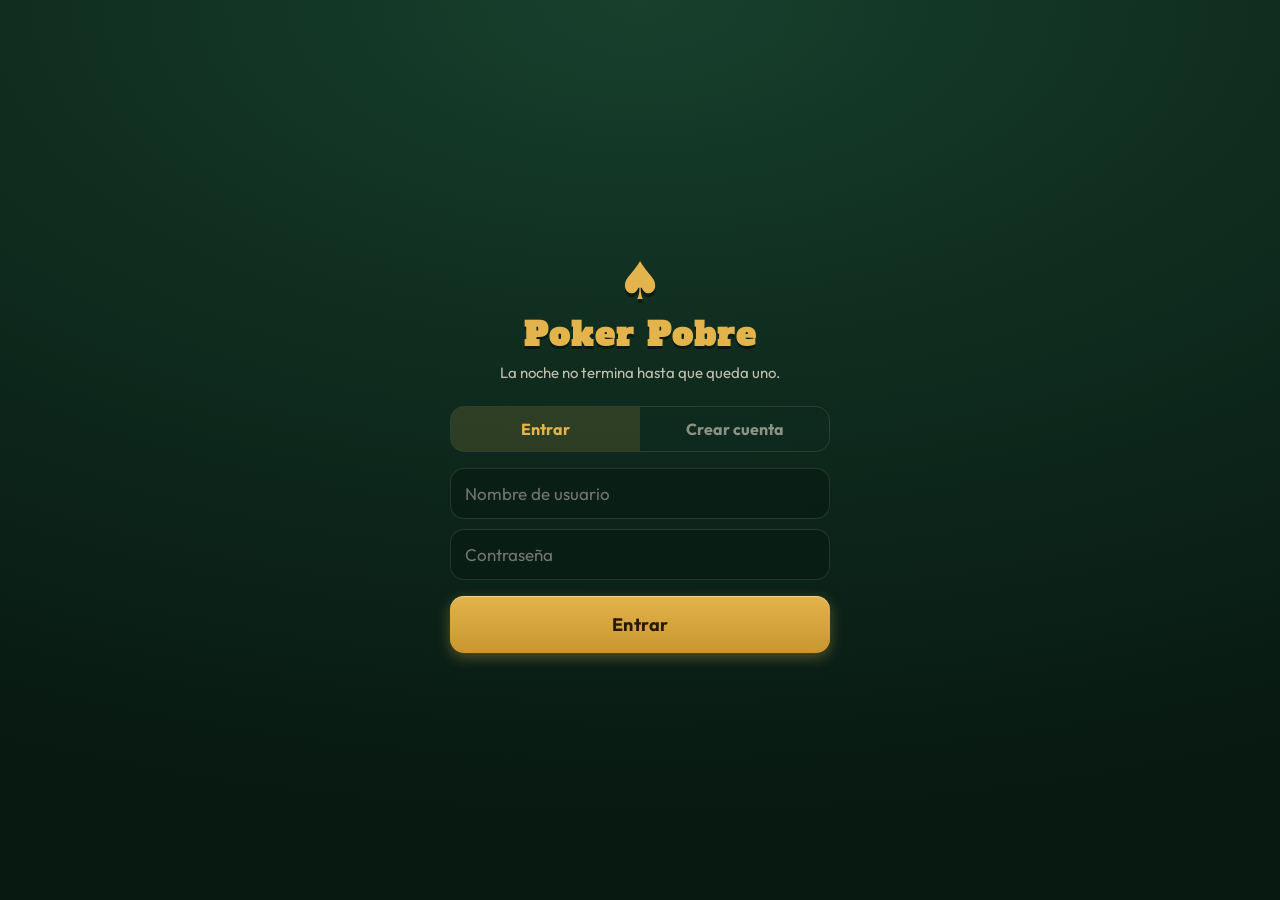
==== static/index.html @ 63b31e84 "app v1.0" ====
<!DOCTYPE html>
<html lang="es">
<head>
  <meta charset="UTF-8" />
  <meta name="viewport" content="width=device-width, initial-scale=1.0, viewport-fit=cover" />
  <meta name="theme-color" content="#0b1f16" />
  <title>Poker Pobre!</title>
  <link rel="preconnect" href="https://fonts.googleapis.com" />
  <link rel="preconnect" href="https://fonts.gstatic.com" crossorigin />
  <link href="https://fonts.googleapis.com/css2?family=Alfa+Slab+One&family=Outfit:wght@400;500;600;700&display=swap" rel="stylesheet" />
  <link rel="stylesheet" href="/static/css/styles.css" />
  <link rel="icon" href="data:image/svg+xml,<svg xmlns='http://www.w3.org/2000/svg' viewBox='0 0 100 100'><text y='80' font-size='80'>♠️</text></svg>" />
</head>
<body>

  <header class="topbar">
    <div class="brand">
      <span class="brand-suit">♠</span>
      <span class="brand-name">Poker&nbsp;Pobre</span>
    </div>
    <div class="topbar-right">
      <span id="me-chip" class="me-chip hidden"></span>
      <button id="sound-toggle" class="icon-btn" title="Sonido" aria-label="Activar o silenciar sonido">🔊</button>
    </div>
  </header>

  <!-- Pantalla de acceso -->
  <div id="auth" class="auth hidden">
    <div class="auth-card">
      <div class="auth-logo">♠</div>
      <h1 class="auth-title">Poker Pobre</h1>
      <p class="auth-sub">La noche no termina hasta que queda uno.</p>

      <div class="auth-tabs">
        <button id="auth-tab-login" class="auth-tab active">Entrar</button>
        <button id="auth-tab-register" class="auth-tab">Crear cuenta</button>
      </div>

      <div id="auth-emoji-wrap" class="hidden">
        <div class="emoji-picker" id="auth-emojis"></div>
      </div>

      <input type="text" id="auth-user" placeholder="Nombre de usuario" maxlength="24" autocomplete="username" />
      <input type="password" id="auth-pass" placeholder="Contraseña" maxlength="100" autocomplete="current-password" />

      <button class="btn btn-gold" id="auth-submit">Entrar</button>
      <p id="auth-error" class="auth-error hidden"></p>
    </div>
  </div>

  <main id="view" class="view"><!-- render dinámico --></main>

  <nav id="tabbar" class="tabbar" aria-label="Navegación principal">
    <button class="tab" data-tab="home" aria-label="Ranking">
      <span class="tab-icon">🏆</span><span class="tab-label">Ranking</span>
    </button>
    <button class="tab" data-tab="game" aria-label="Partida">
      <span class="tab-icon-wrap"><span class="tab-icon">🃏</span></span><span class="tab-label">Partida</span>
    </button>
    <button class="tab" data-tab="history" aria-label="Historial">
      <span class="tab-icon">📜</span><span class="tab-label">Historial</span>
    </button>
    <button class="tab" data-tab="profile" aria-label="Perfil">
      <span class="tab-icon">👤</span><span class="tab-label">Perfil</span>
    </button>
  </nav>

  <div id="sheet-backdrop" class="sheet-backdrop hidden">
    <div id="sheet" class="sheet" role="dialog" aria-modal="true"></div>
  </div>

  <div id="celebration" class="celebration hidden">
    <canvas id="confetti-canvas"></canvas>
    <div class="celebration-content">
      <div class="celebration-crown">👑</div>
      <div id="celebration-emoji" class="celebration-emoji"></div>
      <div class="celebration-title">¡CAMPEÓN!</div>
      <div id="celebration-name" class="celebration-name"></div>
      <button id="celebration-close" class="btn btn-gold">Ver resultados</button>
    </div>
  </div>

  <div id="toast" class="toast hidden"></div>

  <script src="/static/js/app.js"></script>
</body>
</html>
---- static/css/styles.css ----
/* ============================================================
   MESA FINAL — tema fieltro de póquer
   Mobile-first: todo se diseña para ~390px y escala hacia arriba
   ============================================================ */

:root {
  --felt-dark: #081912;
  --felt: #0f2c1f;
  --felt-light: #17402d;
  --line: rgba(243, 235, 216, 0.12);
  --cream: #f3ebd8;
  --cream-dim: rgba(243, 235, 216, 0.62);
  --cream-faint: rgba(243, 235, 216, 0.35);
  --gold: #e3b34c;
  --gold-deep: #c9962e;
  --red: #d6493e;
  --red-deep: #a83228;
  --chip-blue: #3d6ea5;
  --display: "Alfa Slab One", serif;
  --body: "Outfit", system-ui, sans-serif;
  --radius: 16px;
  --tabbar-h: 64px;
}

* { box-sizing: border-box; margin: 0; padding: 0; }

html { -webkit-text-size-adjust: 100%; }

body {
  font-family: var(--body);
  color: var(--cream);
  background:
    radial-gradient(120% 90% at 50% 0%, var(--felt-light) 0%, var(--felt) 45%, var(--felt-dark) 100%);
  background-attachment: fixed;
  min-height: 100dvh;
  overscroll-behavior-y: none;
}

/* trama sutil de palos de cartas sobre el fieltro */
body::before {
  content: "";
  position: fixed;
  inset: 0;
  pointer-events: none;
  opacity: 0.05;
  background-image: url("data:image/svg+xml,%3Csvg xmlns='http://www.w3.org/2000/svg' width='120' height='120'%3E%3Ctext x='10' y='30' font-size='22' fill='%23f3ebd8'%3E%E2%99%A0%3C/text%3E%3Ctext x='70' y='90' font-size='22' fill='%23f3ebd8'%3E%E2%99%A6%3C/text%3E%3C/svg%3E");
}

button { font-family: inherit; color: inherit; border: none; background: none; cursor: pointer; }
input, select { font-family: inherit; }

/* ---------- Barra superior ---------- */

.topbar {
  position: sticky;
  top: 0;
  z-index: 20;
  display: flex;
  align-items: center;
  justify-content: space-between;
  padding: calc(10px + env(safe-area-inset-top)) 16px 10px;
  background: linear-gradient(to bottom, rgba(8, 25, 18, 0.95), rgba(8, 25, 18, 0.75));
  backdrop-filter: blur(8px);
  border-bottom: 1px solid var(--line);
}

.brand {
  display: flex;
  align-items: baseline;
  gap: 8px;
  font-family: var(--display);
  font-size: 20px;
  letter-spacing: 1px;
  color: var(--gold);
  text-shadow: 0 2px 0 rgba(0, 0, 0, 0.4);
}

.brand-suit { font-size: 24px; color: var(--cream); }

.icon-btn {
  font-size: 20px;
  width: 40px;
  height: 40px;
  border-radius: 50%;
  display: grid;
  place-items: center;
  transition: transform 0.15s;
}
.icon-btn:active { transform: scale(0.85); }

/* ---------- Vista principal ---------- */

.view {
  max-width: 520px;
  margin: 0 auto;
  padding: 16px 16px calc(var(--tabbar-h) + env(safe-area-inset-bottom) + 24px);
  animation: view-in 0.25s ease;
}

@keyframes view-in {
  from { opacity: 0; transform: translateY(8px); }
  to { opacity: 1; transform: none; }
}

.section-title {
  font-family: var(--display);
  font-size: 15px;
  letter-spacing: 2px;
  text-transform: uppercase;
  color: var(--cream-dim);
  margin: 22px 0 12px;
  display: flex;
  align-items: center;
  gap: 10px;
}
.section-title::after {
  content: "";
  flex: 1;
  height: 1px;
  background: var(--line);
}

/* ---------- Tarjetas ---------- */

.card {
  background: rgba(243, 235, 216, 0.05);
  border: 1px solid var(--line);
  border-radius: var(--radius);
  padding: 14px;
  margin-bottom: 10px;
}

/* ---------- Botones ---------- */

.btn {
  display: block;
  width: 100%;
  padding: 15px;
  border-radius: 14px;
  font-size: 16px;
  font-weight: 700;
  letter-spacing: 0.5px;
  text-align: center;
  transition: transform 0.12s, filter 0.12s;
  -webkit-tap-highlight-color: transparent;
}
.btn:active { transform: scale(0.97); }
.btn:disabled { opacity: 0.4; pointer-events: none; }

.btn-gold {
  background: linear-gradient(180deg, var(--gold), var(--gold-deep));
  color: #241a05;
  box-shadow: 0 4px 14px rgba(227, 179, 76, 0.35), inset 0 1px 0 rgba(255, 255, 255, 0.4);
}

.btn-ghost {
  border: 1.5px solid var(--line);
  color: var(--cream-dim);
}

.btn-danger {
  background: linear-gradient(180deg, var(--red), var(--red-deep));
  color: #fff;
}

.btn-row { display: flex; gap: 10px; }
.btn-row .btn { flex: 1; }

/* ---------- Ranking (Inicio) ---------- */

.hero-count {
  text-align: center;
  padding: 8px 0 4px;
  color: var(--cream-faint);
  font-size: 13px;
  letter-spacing: 1px;
  text-transform: uppercase;
}
.hero-count b { color: var(--gold); font-size: 15px; }

.active-banner {
  display: flex;
  align-items: center;
  gap: 12px;
  background: linear-gradient(120deg, rgba(227, 179, 76, 0.18), rgba(227, 179, 76, 0.06));
  border: 1px solid rgba(227, 179, 76, 0.45);
  border-radius: var(--radius);
  padding: 14px;
  margin-bottom: 16px;
  animation: pulse-border 2s infinite;
}
@keyframes pulse-border {
  0%, 100% { box-shadow: 0 0 0 0 rgba(227, 179, 76, 0.25); }
  50% { box-shadow: 0 0 0 6px rgba(227, 179, 76, 0); }
}
.active-banner .dot {
  width: 10px; height: 10px; border-radius: 50%;
  background: var(--gold);
  animation: blink 1.2s infinite;
  flex-shrink: 0;
}
@keyframes blink { 50% { opacity: 0.3; } }
.active-banner .info { flex: 1; }
.active-banner .info b { display: block; font-size: 15px; }
.active-banner .info span { font-size: 12.5px; color: var(--cream-dim); }
.active-banner .go { color: var(--gold); font-weight: 700; font-size: 14px; }

.podium {
  display: grid;
  grid-template-columns: 1fr 1fr 1fr;
  gap: 10px;
  align-items: end;
  margin-bottom: 8px;
}
.podium-slot {
  text-align: center;
  border-radius: var(--radius);
  padding: 14px 6px 10px;
  border: 1px solid var(--line);
  background: rgba(243, 235, 216, 0.04);
}
.podium-slot .p-emoji { font-size: 34px; display: block; }
.podium-slot .p-name {
  font-weight: 700; font-size: 13px;
  overflow: hidden; text-overflow: ellipsis; white-space: nowrap;
  margin-top: 4px;
}
.podium-slot .p-wins { font-size: 11.5px; color: var(--cream-dim); }
.podium-slot .p-medal { font-size: 18px; }
.podium-1 {
  order: 2;
  border-color: rgba(227, 179, 76, 0.6);
  background: linear-gradient(180deg, rgba(227, 179, 76, 0.16), rgba(227, 179, 76, 0.04));
  padding-top: 20px;
  padding-bottom: 18px;
}
.podium-1 .p-emoji { font-size: 44px; }
.podium-2 { order: 1; }
.podium-3 { order: 3; }

.rank-row {
  display: flex;
  align-items: center;
  gap: 12px;
  padding: 12px 14px;
  border-bottom: 1px solid var(--line);
}
.rank-row:last-child { border-bottom: none; }
.rank-pos {
  font-family: var(--display);
  font-size: 15px;
  color: var(--cream-faint);
  width: 26px;
  text-align: center;
  flex-shrink: 0;
}
.rank-emoji { font-size: 26px; flex-shrink: 0; }
.rank-name { flex: 1; font-weight: 600; min-width: 0; overflow: hidden; text-overflow: ellipsis; white-space: nowrap; }
.rank-streak { font-size: 12px; color: var(--gold); }
.rank-stats { text-align: right; flex-shrink: 0; }
.rank-wins { font-family: var(--display); font-size: 17px; color: var(--gold); }
.rank-sub { font-size: 11px; color: var(--cream-faint); }

/* ---------- Jugadores ---------- */

.add-player-form { display: flex; gap: 8px; margin-bottom: 6px; }
.add-player-form input[type="text"] {
  flex: 1;
  min-width: 0;
  background: rgba(8, 25, 18, 0.6);
  border: 1.5px solid var(--line);
  border-radius: 14px;
  padding: 13px 14px;
  color: var(--cream);
  font-size: 16px;
}
.add-player-form input:focus { outline: none; border-color: var(--gold); }
.add-player-form .btn { width: auto; padding: 13px 18px; }

.emoji-picker {
  display: flex;
  gap: 6px;
  overflow-x: auto;
  padding: 4px 0 10px;
  scrollbar-width: none;
}
.emoji-picker::-webkit-scrollbar { display: none; }
.emoji-option {
  font-size: 24px;
  width: 44px;
  height: 44px;
  flex-shrink: 0;
  border-radius: 12px;
  border: 1.5px solid transparent;
  display: grid;
  place-items: center;
  transition: transform 0.12s;
}
.emoji-option:active { transform: scale(0.85); }
.emoji-option.selected {
  border-color: var(--gold);
  background: rgba(227, 179, 76, 0.14);
}

.player-row {
  display: flex;
  align-items: center;
  gap: 12px;
  padding: 12px 14px;
  border-bottom: 1px solid var(--line);
}
.player-row:last-child { border-bottom: none; }
.player-row .p-emoji { font-size: 28px; }
.player-row .p-name { flex: 1; font-weight: 600; }
.player-row .p-del { font-size: 17px; opacity: 0.5; padding: 8px; }

/* ---------- Nueva partida ---------- */

.type-card {
  display: flex;
  align-items: center;
  gap: 12px;
  padding: 14px;
  border: 1.5px solid var(--line);
  border-radius: var(--radius);
  margin-bottom: 10px;
  transition: border-color 0.15s, background 0.15s;
  width: 100%;
  text-align: left;
}
.type-card.selected {
  border-color: var(--gold);
  background: rgba(227, 179, 76, 0.1);
}
.type-card.locked { opacity: 0.45; }
.type-card .t-icon { font-size: 28px; }
.type-card .t-info { flex: 1; }
.type-card .t-label { font-weight: 700; font-size: 15px; }
.type-card .t-desc { font-size: 12.5px; color: var(--cream-dim); margin-top: 2px; }
.type-card .t-soon {
  font-size: 10px;
  letter-spacing: 1px;
  text-transform: uppercase;
  color: var(--gold);
  border: 1px solid rgba(227, 179, 76, 0.5);
  border-radius: 20px;
  padding: 3px 8px;
  flex-shrink: 0;
}

.pick-grid {
  display: grid;
  grid-template-columns: repeat(auto-fill, minmax(96px, 1fr));
  gap: 10px;
}
.pick-chip {
  border: 1.5px solid var(--line);
  border-radius: var(--radius);
  padding: 12px 6px;
  text-align: center;
  transition: transform 0.12s, border-color 0.15s, background 0.15s;
}
.pick-chip:active { transform: scale(0.94); }
.pick-chip .c-emoji { font-size: 30px; display: block; }
.pick-chip .c-name {
  font-size: 12.5px; font-weight: 600; margin-top: 4px;
  overflow: hidden; text-overflow: ellipsis; white-space: nowrap;
}
.pick-chip.selected {
  border-color: var(--gold);
  background: rgba(227, 179, 76, 0.14);
  box-shadow: 0 0 12px rgba(227, 179, 76, 0.25);
}

.start-fixed {
  position: sticky;
  bottom: calc(var(--tabbar-h) + env(safe-area-inset-bottom) + 8px);
  margin-top: 16px;
  z-index: 10;
}

/* ---------- Partida en vivo ---------- */

.live-header { text-align: center; margin-bottom: 14px; }
.live-header .lh-label {
  font-size: 11px;
  letter-spacing: 3px;
  text-transform: uppercase;
  color: var(--gold);
}
.live-header .lh-count {
  font-family: var(--display);
  font-size: 42px;
  line-height: 1.1;
  text-shadow: 0 3px 0 rgba(0, 0, 0, 0.4);
}
.live-header .lh-sub { font-size: 13px; color: var(--cream-dim); }

.live-grid {
  display: grid;
  grid-template-columns: repeat(auto-fill, minmax(104px, 1fr));
  gap: 12px;
  margin-bottom: 18px;
}

/* la ficha de póquer de cada jugador vivo */
.chip {
  position: relative;
  aspect-ratio: 1;
  border-radius: 50%;
  display: flex;
  flex-direction: column;
  align-items: center;
  justify-content: center;
  gap: 2px;
  background:
    radial-gradient(circle at 50% 38%, var(--felt-light), var(--felt-dark) 78%);
  border: 5px solid var(--gold);
  box-shadow: 0 6px 14px rgba(0, 0, 0, 0.45), inset 0 0 0 3px rgba(8, 25, 18, 0.9), inset 0 0 0 5px rgba(227, 179, 76, 0.35);
  transition: transform 0.15s;
  -webkit-tap-highlight-color: transparent;
}
/* muescas de ficha de casino */
.chip::before {
  content: "";
  position: absolute;
  inset: -5px;
  border-radius: 50%;
  background:
    repeating-conic-gradient(from 0deg, transparent 0deg 24deg, rgba(243, 235, 216, 0.9) 24deg 36deg);
  -webkit-mask: radial-gradient(circle, transparent 62%, #000 63%, #000 100%);
  mask: radial-gradient(circle, transparent 62%, #000 63%, #000 100%);
  pointer-events: none;
}
.chip:active { transform: scale(0.92); }
.chip .ch-emoji { font-size: 30px; }
.chip .ch-name {
  font-size: 11.5px;
  font-weight: 700;
  max-width: 84%;
  overflow: hidden; text-overflow: ellipsis; white-space: nowrap;
}

.chip.busting { animation: bust 0.55s ease forwards; }
@keyframes bust {
  0% { transform: scale(1) rotate(0); filter: none; }
  30% { transform: scale(1.08) rotate(-6deg); }
  100% { transform: scale(0.3) rotate(25deg) translateY(40px); opacity: 0; filter: grayscale(1); }
}

.out-list { margin-bottom: 10px; }
.out-row {
  display: flex;
  align-items: center;
  gap: 10px;
  padding: 9px 14px;
  border-bottom: 1px solid var(--line);
  color: var(--cream-dim);
  animation: out-in 0.3s ease;
}
.out-row:last-child { border-bottom: none; }
@keyframes out-in {
  from { opacity: 0; transform: translateX(-10px); }
  to { opacity: 1; transform: none; }
}
.out-row .o-pos {
  font-family: var(--display);
  font-size: 13px;
  color: var(--red);
  width: 30px;
  flex-shrink: 0;
}
.out-row .o-emoji { font-size: 20px; filter: grayscale(0.7); }
.out-row .o-name { flex: 1; text-decoration: line-through; text-decoration-color: rgba(214, 73, 62, 0.6); }
.out-row .o-x { color: var(--red); font-weight: 700; }

/* ---------- Resultado de partida ---------- */

.result-winner {
  text-align: center;
  padding: 24px 14px;
  border: 1px solid rgba(227, 179, 76, 0.5);
  border-radius: var(--radius);
  background:
    radial-gradient(80% 100% at 50% 0%, rgba(227, 179, 76, 0.22), transparent 70%);
  margin-bottom: 14px;
}
.result-winner .rw-crown { font-size: 30px; }
.result-winner .rw-emoji { font-size: 58px; display: block; margin: 4px 0; }
.result-winner .rw-name {
  font-family: var(--display);
  font-size: 26px;
  color: var(--gold);
  text-shadow: 0 2px 0 rgba(0, 0, 0, 0.5);
}
.result-winner .rw-sub {
  font-size: 12px;
  letter-spacing: 2px;
  text-transform: uppercase;
  color: var(--cream-dim);
}

.pos-row {
  display: flex;
  align-items: center;
  gap: 12px;
  padding: 10px 14px;
  border-bottom: 1px solid var(--line);
}
.pos-row:last-child { border-bottom: none; }
.pos-row .ps-pos { font-family: var(--display); font-size: 14px; width: 32px; color: var(--cream-faint); }
.pos-row .ps-emoji { font-size: 22px; }
.pos-row .ps-name { flex: 1; font-weight: 600; }
.pos-row.top1 .ps-pos, .pos-row.top1 .ps-name { color: var(--gold); }

/* ---------- Historial ---------- */

.hist-card { padding: 0; overflow: hidden; }
.hist-head {
  display: flex;
  align-items: center;
  gap: 10px;
  padding: 12px 14px;
  background: rgba(8, 25, 18, 0.4);
}
.hist-head .h-date { font-size: 12px; color: var(--cream-faint); flex: 1; }
.hist-head .h-type {
  font-size: 10px;
  letter-spacing: 1px;
  text-transform: uppercase;
  color: var(--cream-dim);
  border: 1px solid var(--line);
  border-radius: 20px;
  padding: 3px 8px;
}
.hist-head .h-del { opacity: 0.4; font-size: 15px; padding: 4px 6px; }
.hist-winner {
  display: flex;
  align-items: center;
  gap: 10px;
  padding: 12px 14px 6px;
}
.hist-winner .hw-emoji { font-size: 30px; }
.hist-winner .hw-name { font-weight: 700; font-size: 16px; color: var(--gold); }
.hist-winner .hw-label { font-size: 11px; color: var(--cream-faint); display: block; letter-spacing: 1px; text-transform: uppercase; }
.hist-others {
  padding: 4px 14px 12px;
  font-size: 12.5px;
  color: var(--cream-dim);
  line-height: 1.7;
}

/* ---------- Estado vacío ---------- */

.empty {
  text-align: center;
  padding: 44px 20px;
  color: var(--cream-dim);
}
.empty .e-icon { font-size: 44px; display: block; margin-bottom: 10px; opacity: 0.7; }
.empty p { font-size: 14px; line-height: 1.5; }

/* ---------- Barra de pestañas ---------- */

.tabbar {
  position: fixed;
  bottom: 0;
  left: 0;
  right: 0;
  z-index: 30;
  display: flex;
  height: calc(var(--tabbar-h) + env(safe-area-inset-bottom));
  padding-bottom: env(safe-area-inset-bottom);
  background: rgba(8, 25, 18, 0.92);
  backdrop-filter: blur(10px);
  border-top: 1px solid var(--line);
}
.tab {
  flex: 1;
  display: flex;
  flex-direction: column;
  align-items: center;
  justify-content: center;
  gap: 3px;
  color: var(--cream-faint);
  transition: color 0.15s, transform 0.1s;
  -webkit-tap-highlight-color: transparent;
}
.tab:active { transform: scale(0.92); }
.tab .tab-icon { font-size: 21px; filter: grayscale(1) opacity(0.65); transition: filter 0.15s; }
.tab .tab-label { font-size: 10.5px; font-weight: 600; letter-spacing: 0.3px; }
.tab.active { color: var(--gold); }
.tab.active .tab-icon { filter: none; }
.tab .tab-badge-wrap { position: relative; }
.tab-badge {
  position: absolute;
  top: -2px; right: -8px;
  width: 8px; height: 8px;
  border-radius: 50%;
  background: var(--gold);
  animation: blink 1.2s infinite;
}

/* ---------- Bottom sheet ---------- */

.sheet-backdrop {
  position: fixed;
  inset: 0;
  z-index: 50;
  background: rgba(0, 0, 0, 0.55);
  display: flex;
  align-items: flex-end;
  animation: fade-in 0.2s ease;
}
@keyframes fade-in { from { opacity: 0; } }

.sheet {
  width: 100%;
  max-width: 520px;
  margin: 0 auto;
  background: var(--felt);
  border: 1px solid var(--line);
  border-bottom: none;
  border-radius: 22px 22px 0 0;
  padding: 20px 18px calc(20px + env(safe-area-inset-bottom));
  animation: sheet-up 0.25s cubic-bezier(0.2, 0.9, 0.3, 1);
}
@keyframes sheet-up {
  from { transform: translateY(100%); }
  to { transform: none; }
}
.sheet h3 { font-size: 17px; margin-bottom: 6px; }
.sheet p { font-size: 14px; color: var(--cream-dim); margin-bottom: 18px; line-height: 1.5; }
.sheet .sheet-emoji { font-size: 44px; text-align: center; display: block; margin-bottom: 8px; }

/* ---------- Celebración ---------- */

.celebration {
  position: fixed;
  inset: 0;
  z-index: 100;
  background:
    radial-gradient(100% 80% at 50% 30%, rgba(227, 179, 76, 0.25), transparent 60%),
    rgba(8, 25, 18, 0.96);
  display: flex;
  align-items: center;
  justify-content: center;
  animation: fade-in 0.4s ease;
}
#confetti-canvas { position: absolute; inset: 0; width: 100%; height: 100%; }
.celebration-content { position: relative; text-align: center; padding: 20px; }
.celebration-crown { font-size: 44px; animation: crown-drop 0.7s cubic-bezier(0.2, 1.4, 0.4, 1); }
@keyframes crown-drop {
  from { transform: translateY(-80px) rotate(-20deg); opacity: 0; }
  to { transform: none; opacity: 1; }
}
.celebration-emoji { font-size: 90px; line-height: 1.2; animation: champ-pop 0.5s 0.2s cubic-bezier(0.2, 1.6, 0.4, 1) backwards; }
@keyframes champ-pop {
  from { transform: scale(0); }
  to { transform: scale(1); }
}
.celebration-title {
  font-family: var(--display);
  font-size: 34px;
  letter-spacing: 3px;
  color: var(--gold);
  text-shadow: 0 3px 0 rgba(0, 0, 0, 0.5), 0 0 30px rgba(227, 179, 76, 0.5);
  animation: title-in 0.4s 0.4s ease backwards;
}
.celebration-name { font-size: 22px; font-weight: 700; margin: 6px 0 26px; animation: title-in 0.4s 0.55s ease backwards; }
@keyframes title-in {
  from { opacity: 0; transform: translateY(12px); }
  to { opacity: 1; transform: none; }
}
.celebration .btn { max-width: 240px; margin: 0 auto; }

/* ---------- Toast ---------- */

.toast {
  position: fixed;
  left: 50%;
  bottom: calc(var(--tabbar-h) + env(safe-area-inset-bottom) + 18px);
  transform: translateX(-50%);
  z-index: 60;
  background: var(--felt-dark);
  border: 1px solid var(--line);
  color: var(--cream);
  border-radius: 30px;
  padding: 11px 20px;
  font-size: 14px;
  max-width: 88vw;
  text-align: center;
  box-shadow: 0 8px 20px rgba(0, 0, 0, 0.5);
  animation: toast-in 0.25s ease;
}
.toast.error { border-color: rgba(214, 73, 62, 0.6); }
@keyframes toast-in {
  from { opacity: 0; transform: translate(-50%, 10px); }
  to { opacity: 1; transform: translate(-50%, 0); }
}

.hidden { display: none !important; }

/* ---------- Accesibilidad ---------- */

.tab:focus-visible, .btn:focus-visible, .chip:focus-visible,
.pick-chip:focus-visible, .icon-btn:focus-visible, .emoji-option:focus-visible {
  outline: 2px solid var(--gold);
  outline-offset: 2px;
}

@media (prefers-reduced-motion: reduce) {
  *, *::before, *::after {
    animation-duration: 0.01ms !important;
    transition-duration: 0.01ms !important;
  }
}

/* pantallas más grandes: contener y centrar */
@media (min-width: 700px) {
  .view { padding-top: 24px; }
}

/* ============================================================
   v2: auth, lobby, cajas, roles
   ============================================================ */

.topbar-right { display: flex; align-items: center; gap: 8px; }
.me-chip {
  display: inline-flex;
  align-items: center;
  gap: 6px;
  font-size: 13px;
  font-weight: 600;
  color: var(--cream-dim);
  border: 1px solid var(--line);
  border-radius: 20px;
  padding: 5px 11px;
  max-width: 150px;
  overflow: hidden;
  text-overflow: ellipsis;
  white-space: nowrap;
}

/* ---------- Acceso ---------- */

.auth {
  position: fixed;
  inset: 0;
  z-index: 80;
  display: flex;
  align-items: center;
  justify-content: center;
  padding: 20px;
  background:
    radial-gradient(120% 90% at 50% 0%, var(--felt-light) 0%, var(--felt) 45%, var(--felt-dark) 100%);
  overflow-y: auto;
}
.auth-card { width: 100%; max-width: 380px; text-align: center; }
.auth-logo {
  font-size: 52px;
  color: var(--gold);
  text-shadow: 0 4px 0 rgba(0,0,0,0.4);
}
.auth-title {
  font-family: var(--display);
  font-size: 32px;
  color: var(--gold);
  letter-spacing: 2px;
  text-shadow: 0 3px 0 rgba(0,0,0,0.4);
}
.auth-sub { font-size: 13px; color: var(--cream-dim); margin: 6px 0 24px; }
.auth-tabs {
  display: flex;
  border: 1.5px solid var(--line);
  border-radius: 14px;
  overflow: hidden;
  margin-bottom: 16px;
}
.auth-tab {
  flex: 1;
  padding: 12px;
  font-size: 14px;
  font-weight: 700;
  color: var(--cream-faint);
  transition: background 0.15s, color 0.15s;
}
.auth-tab.active { background: rgba(227, 179, 76, 0.15); color: var(--gold); }
.auth input {
  width: 100%;
  background: rgba(8, 25, 18, 0.6);
  border: 1.5px solid var(--line);
  border-radius: 14px;
  padding: 14px;
  color: var(--cream);
  font-size: 16px;
  margin-bottom: 10px;
}
.auth input:focus { outline: none; border-color: var(--gold); }
.auth .btn { margin-top: 6px; }
.auth-error { color: var(--red); font-size: 13.5px; margin-top: 12px; }
.auth .emoji-picker { justify-content: flex-start; }

/* ---------- Lobby / partida abierta ---------- */

.lobby-badge {
  display: inline-block;
  font-size: 10.5px;
  letter-spacing: 1.5px;
  text-transform: uppercase;
  color: var(--gold);
  border: 1px solid rgba(227, 179, 76, 0.5);
  border-radius: 20px;
  padding: 4px 10px;
  margin-bottom: 8px;
}
.admin-tag {
  font-size: 9.5px;
  letter-spacing: 1px;
  text-transform: uppercase;
  color: var(--gold);
  border: 1px solid rgba(227, 179, 76, 0.45);
  border-radius: 12px;
  padding: 1px 6px;
  vertical-align: 2px;
}
.you-tag {
  font-size: 9.5px;
  letter-spacing: 1px;
  text-transform: uppercase;
  color: var(--chip-blue);
  border: 1px solid rgba(61, 110, 165, 0.6);
  border-radius: 12px;
  padding: 1px 6px;
  vertical-align: 2px;
}

.pot-bar {
  display: flex;
  justify-content: center;
  gap: 26px;
  padding: 12px;
  border: 1px solid var(--line);
  border-radius: var(--radius);
  background: rgba(8, 25, 18, 0.45);
  margin-bottom: 14px;
}
.pot-item { text-align: center; }
.pot-item .pv { font-family: var(--display); font-size: 20px; color: var(--gold); }
.pot-item .pl { font-size: 10.5px; letter-spacing: 1px; text-transform: uppercase; color: var(--cream-faint); }

/* ---------- Solicitudes pendientes (admin) ---------- */

.pending-card {
  border-color: rgba(227, 179, 76, 0.5);
  background: linear-gradient(120deg, rgba(227, 179, 76, 0.12), rgba(227, 179, 76, 0.03));
  animation: pulse-border 2s infinite;
}
.pending-row {
  display: flex;
  align-items: center;
  gap: 10px;
  padding: 10px 0;
  border-bottom: 1px solid var(--line);
}
.pending-row:last-child { border-bottom: none; padding-bottom: 0; }
.pending-row:first-child { padding-top: 0; }
.pending-row .pr-emoji { font-size: 24px; }
.pending-row .pr-text { flex: 1; font-size: 14px; min-width: 0; }
.pending-row .pr-text b { display: block; }
.pending-row .pr-text span { font-size: 12px; color: var(--cream-dim); }
.mini-btn {
  padding: 9px 13px;
  border-radius: 11px;
  font-size: 13px;
  font-weight: 700;
  flex-shrink: 0;
  transition: transform 0.12s;
}
.mini-btn:active { transform: scale(0.92); }
.mini-ok { background: linear-gradient(180deg, var(--gold), var(--gold-deep)); color: #241a05; }
.mini-no { border: 1.5px solid var(--line); color: var(--cream-dim); }
.mini-red { background: linear-gradient(180deg, var(--red), var(--red-deep)); color: #fff; }

/* fichas con contador de cajas */
.chip .ch-cajas {
  position: absolute;
  top: 4px;
  right: 4px;
  min-width: 22px;
  height: 22px;
  border-radius: 12px;
  background: var(--gold);
  color: #241a05;
  font-size: 11.5px;
  font-weight: 800;
  display: grid;
  place-items: center;
  padding: 0 5px;
  box-shadow: 0 2px 5px rgba(0,0,0,0.4);
}
.chip .ch-flag {
  position: absolute;
  top: 4px;
  left: 6px;
  font-size: 14px;
}
.chip.mine { border-color: var(--chip-blue); }
.chip.static { pointer-events: none; }

.my-actions { display: flex; gap: 10px; margin: 4px 0 16px; }
.my-actions .btn { flex: 1; padding: 13px; font-size: 14.5px; }

.out-row .o-cajas { font-size: 12px; color: var(--cream-faint); }

.wait-note {
  text-align: center;
  font-size: 13px;
  color: var(--cream-faint);
  padding: 10px 0 4px;
}
.wait-note .spin {
  display: inline-block;
  animation: spin 2.4s linear infinite;
}
@keyframes spin { to { transform: rotate(360deg); } }

/* ---------- Perfil ---------- */

.profile-head {
  text-align: center;
  padding: 22px 14px;
}
.profile-head .pf-emoji { font-size: 64px; display: block; }
.profile-head .pf-name {
  font-family: var(--display);
  font-size: 24px;
  color: var(--gold);
  margin-top: 6px;
}
.stat-grid {
  display: grid;
  grid-template-columns: 1fr 1fr;
  gap: 10px;
  margin-bottom: 14px;
}
.stat-box {
  border: 1px solid var(--line);
  border-radius: var(--radius);
  padding: 14px;
  text-align: center;
  background: rgba(243, 235, 216, 0.04);
}
.stat-box .sv { font-family: var(--display); font-size: 24px; color: var(--gold); }
.stat-box .sl { font-size: 11px; letter-spacing: 1px; text-transform: uppercase; color: var(--cream-faint); margin-top: 2px; }

/* ============================================================
   v3: Modo legible — tipografía más grande y mayor contraste
   (los jugadores ya no tenemos 20 años ♠)
   ============================================================ */

:root {
  /* más contraste en los textos secundarios */
  --cream-dim: rgba(243, 235, 216, 0.78);
  --cream-faint: rgba(243, 235, 216, 0.55);
  --tabbar-h: 70px;
}

body { font-size: 17px; }

.brand { font-size: 22px; }
.me-chip { font-size: 15px; padding: 6px 13px; max-width: 170px; }
.icon-btn { font-size: 23px; width: 44px; height: 44px; }

.section-title { font-size: 16px; }

.btn { font-size: 18px; padding: 17px; }
.mini-btn { font-size: 15px; padding: 12px 16px; border-radius: 12px; }

.tab .tab-icon { font-size: 24px; }
.tab .tab-label { font-size: 12px; }

/* Ranking */
.hero-count { font-size: 15px; }
.hero-count b { font-size: 17px; }
.active-banner .info b { font-size: 17px; }
.active-banner .info span { font-size: 14px; }
.active-banner .go { font-size: 16px; }
.podium-slot .p-name { font-size: 15px; }
.podium-slot .p-wins { font-size: 13px; }
.rank-row { padding: 15px 16px; }
.rank-pos { font-size: 17px; width: 30px; }
.rank-emoji { font-size: 30px; }
.rank-name { font-size: 17px; }
.rank-streak { font-size: 13.5px; }
.rank-wins { font-size: 20px; }
.rank-sub { font-size: 13px; }

/* Jugadores y selección */
.player-row { padding: 15px 16px; }
.player-row .p-emoji { font-size: 32px; }
.player-row .p-name { font-size: 17px; }
.pick-chip .c-name { font-size: 14px; }
.pick-chip .c-emoji { font-size: 34px; }
.type-card .t-label { font-size: 17px; }
.type-card .t-desc { font-size: 14px; }
.emoji-option { font-size: 27px; width: 48px; height: 48px; }

/* Partida en vivo */
.live-header .lh-label { font-size: 13px; }
.live-header .lh-count { font-size: 52px; }
.live-header .lh-sub { font-size: 15px; }
.live-grid { grid-template-columns: repeat(auto-fill, minmax(118px, 1fr)); gap: 14px; }
.chip .ch-emoji { font-size: 34px; }
.chip .ch-name { font-size: 13.5px; }
.chip .ch-cajas { min-width: 26px; height: 26px; font-size: 14px; border-radius: 14px; }
.chip .ch-flag { font-size: 17px; }
.pot-item .pv { font-size: 24px; }
.pot-item .pl { font-size: 12px; }
.pending-row .pr-emoji { font-size: 28px; }
.pending-row .pr-text { font-size: 16px; }
.pending-row .pr-text span { font-size: 14px; }
.my-actions .btn { font-size: 16.5px; padding: 15px; }
.wait-note { font-size: 15px; }
.lobby-badge { font-size: 12px; }
.admin-tag, .you-tag { font-size: 11px; padding: 2px 7px; }

/* Eliminados */
.out-row { padding: 12px 16px; font-size: 16.5px; }
.out-row .o-pos { font-size: 15px; width: 36px; }
.out-row .o-emoji { font-size: 24px; }
.out-row .o-cajas { font-size: 13.5px; }
.o-time {
  font-size: 13.5px;
  color: var(--cream-faint);
  font-variant-numeric: tabular-nums;
  flex-shrink: 0;
}

/* Resultado */
.result-winner .rw-name { font-size: 30px; }
.result-winner .rw-sub { font-size: 13.5px; }
.pos-row { padding: 13px 16px; }
.pos-row .ps-pos { font-size: 16px; width: 38px; }
.pos-row .ps-emoji { font-size: 26px; }
.pos-row .ps-name { font-size: 17px; }
.ps-time {
  font-size: 14px;
  color: var(--cream-faint);
  font-variant-numeric: tabular-nums;
  flex-shrink: 0;
}
.pos-row.top1 .ps-time { color: var(--gold); }

/* Historial */
.hist-head .h-date { font-size: 14px; }
.hist-head .h-type { font-size: 11.5px; }
.hist-winner .hw-emoji { font-size: 34px; }
.hist-winner .hw-name { font-size: 18px; }
.hist-winner .hw-label { font-size: 12px; }
.hist-winner .hw-time { font-size: 13.5px; color: var(--cream-faint); }
.hist-others { font-size: 14.5px; padding-top: 8px; }
.hist-rank { padding: 2px 6px 10px; }
.hist-rank .pos-row { padding: 10px 10px; border-bottom: 1px solid var(--line); }
.hist-rank .pos-row:last-child { border-bottom: none; }

/* Perfil */
.stat-box .sv { font-size: 28px; }
.stat-box .sl { font-size: 12.5px; }

/* Hojas y toast */
.sheet h3 { font-size: 20px; }
.sheet p { font-size: 16px; }
.toast { font-size: 16px; padding: 13px 22px; }
.auth input { font-size: 17px; }
.auth-sub { font-size: 15px; }
.auth-tab { font-size: 16px; }
.auth-error { font-size: 15px; }
.empty p { font-size: 16px; }
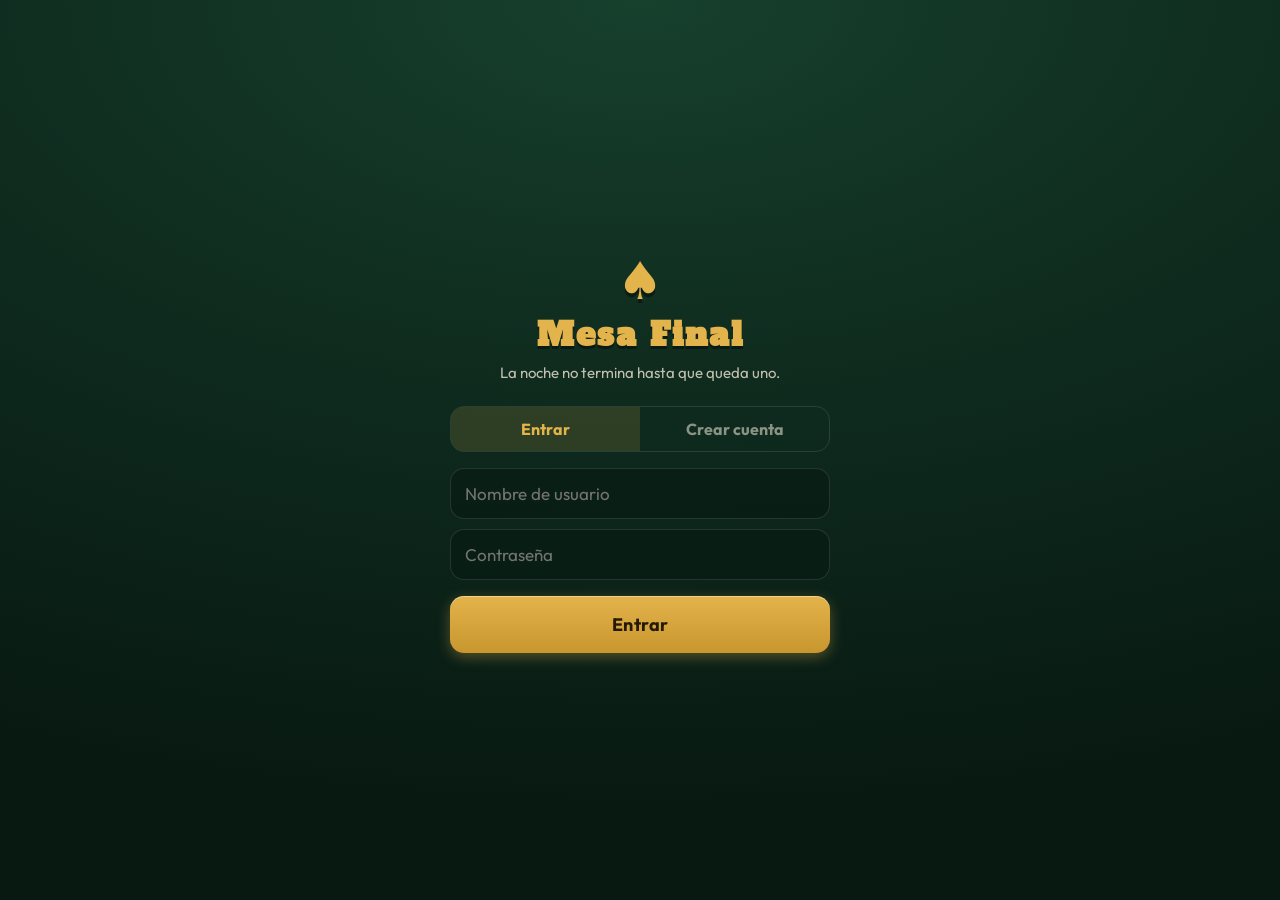
==== commit f8bd5ef7: "Migrar a Firestore para persistir datos" ====
--- a/static/index.html
+++ b/static/index.html
@@ -4,7 +4,7 @@
   <meta charset="UTF-8" />
   <meta name="viewport" content="width=device-width, initial-scale=1.0, viewport-fit=cover" />
   <meta name="theme-color" content="#0b1f16" />
-  <title>Poker Pobre!</title>
+  <title>Mesa Final · Poker Tracker</title>
   <link rel="preconnect" href="https://fonts.googleapis.com" />
   <link rel="preconnect" href="https://fonts.gstatic.com" crossorigin />
   <link href="https://fonts.googleapis.com/css2?family=Alfa+Slab+One&family=Outfit:wght@400;500;600;700&display=swap" rel="stylesheet" />
@@ -16,7 +16,7 @@
   <header class="topbar">
     <div class="brand">
       <span class="brand-suit">♠</span>
-      <span class="brand-name">Poker&nbsp;Pobre</span>
+      <span class="brand-name">Mesa&nbsp;Final</span>
     </div>
     <div class="topbar-right">
       <span id="me-chip" class="me-chip hidden"></span>
@@ -28,7 +28,7 @@
   <div id="auth" class="auth hidden">
     <div class="auth-card">
       <div class="auth-logo">♠</div>
-      <h1 class="auth-title">Poker Pobre</h1>
+      <h1 class="auth-title">Mesa Final</h1>
       <p class="auth-sub">La noche no termina hasta que queda uno.</p>
 
       <div class="auth-tabs">
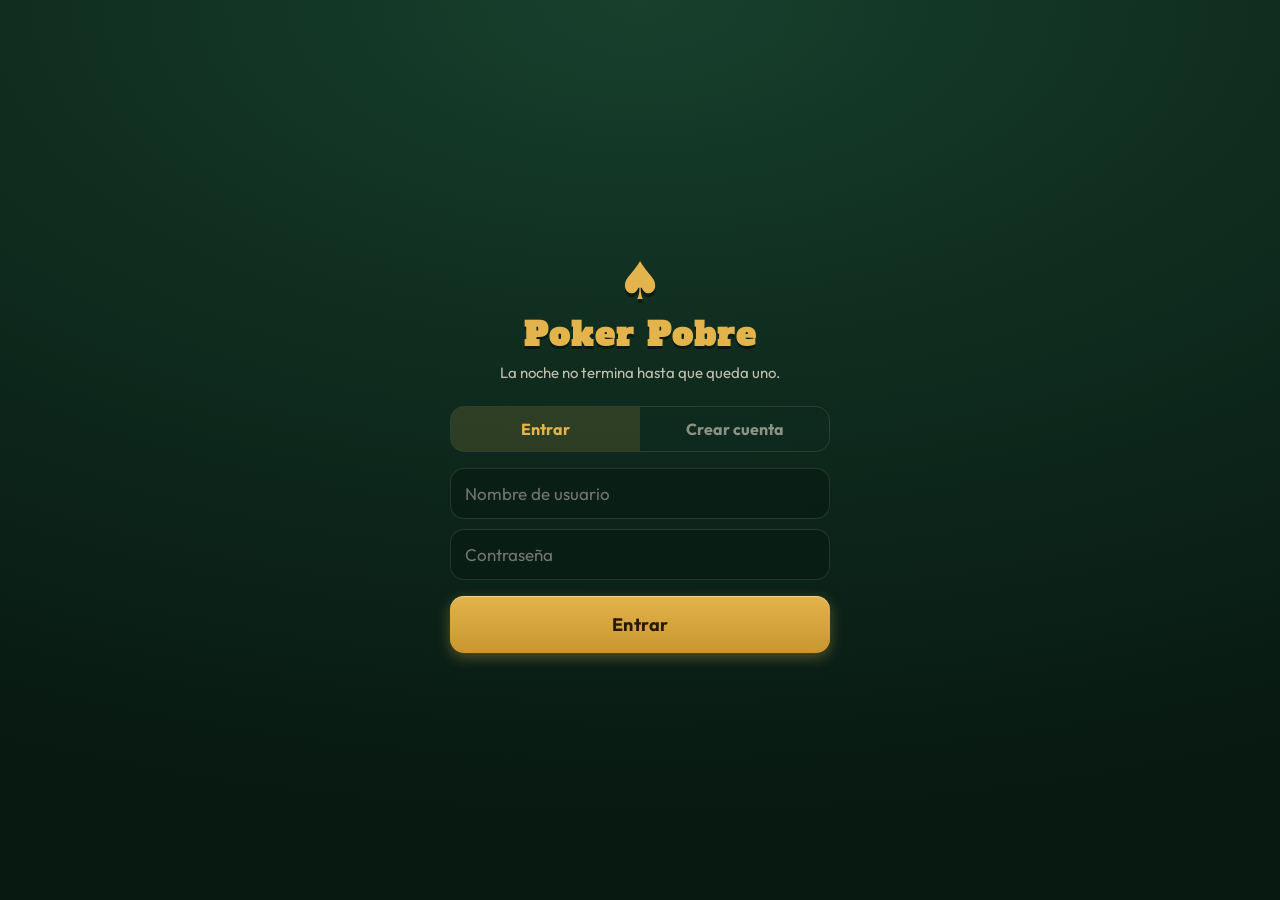
==== commit 370068ab: "poker v5 escondimos el superadmin y ya no se requiere confirmacion para abandonar un juego" ====
--- a/static/index.html
+++ b/static/index.html
@@ -4,7 +4,7 @@
   <meta charset="UTF-8" />
   <meta name="viewport" content="width=device-width, initial-scale=1.0, viewport-fit=cover" />
   <meta name="theme-color" content="#0b1f16" />
-  <title>Mesa Final · Poker Tracker</title>
+  <title>Poker Pobre</title>
   <link rel="preconnect" href="https://fonts.googleapis.com" />
   <link rel="preconnect" href="https://fonts.gstatic.com" crossorigin />
   <link href="https://fonts.googleapis.com/css2?family=Alfa+Slab+One&family=Outfit:wght@400;500;600;700&display=swap" rel="stylesheet" />
@@ -16,7 +16,7 @@
   <header class="topbar">
     <div class="brand">
       <span class="brand-suit">♠</span>
-      <span class="brand-name">Mesa&nbsp;Final</span>
+      <span class="brand-name">Poker&nbsp;Pobre</span>
     </div>
     <div class="topbar-right">
       <span id="me-chip" class="me-chip hidden"></span>
@@ -28,7 +28,7 @@
   <div id="auth" class="auth hidden">
     <div class="auth-card">
       <div class="auth-logo">♠</div>
-      <h1 class="auth-title">Mesa Final</h1>
+      <h1 class="auth-title">Poker Pobre</h1>
       <p class="auth-sub">La noche no termina hasta que queda uno.</p>
 
       <div class="auth-tabs">
@@ -60,6 +60,9 @@
     <button class="tab" data-tab="history" aria-label="Historial">
       <span class="tab-icon">📜</span><span class="tab-label">Historial</span>
     </button>
+    <button class="tab" data-tab="users" aria-label="Usuarios">
+      <span class="tab-icon">👥</span><span class="tab-label">Usuarios</span>
+    </button>
     <button class="tab" data-tab="profile" aria-label="Perfil">
       <span class="tab-icon">👤</span><span class="tab-label">Perfil</span>
     </button>
--- a/static/css/styles.css
+++ b/static/css/styles.css
@@ -1077,3 +1077,32 @@
 .auth-tab { font-size: 16px; }
 .auth-error { font-size: 15px; }
 .empty p { font-size: 16px; }
+
+/* ============================================================
+   v4: usuarios, espectadores, inputs en hojas
+   ============================================================ */
+
+.user-row {
+  display: flex;
+  align-items: center;
+  gap: 12px;
+  padding: 14px 16px;
+  border-bottom: 1px solid var(--line);
+}
+.user-row:last-child { border-bottom: none; }
+.user-row .p-emoji { font-size: 30px; flex-shrink: 0; }
+.user-info { flex: 1; min-width: 0; }
+.user-name { font-weight: 600; font-size: 17px; display: block; }
+.user-sub { font-size: 13px; color: var(--cream-dim); }
+
+.sheet-input {
+  width: 100%;
+  background: rgba(8, 25, 18, 0.6);
+  border: 1.5px solid var(--line);
+  border-radius: 14px;
+  padding: 14px;
+  color: var(--cream);
+  font-size: 17px;
+  margin-bottom: 10px;
+}
+.sheet-input:focus { outline: none; border-color: var(--gold); }
